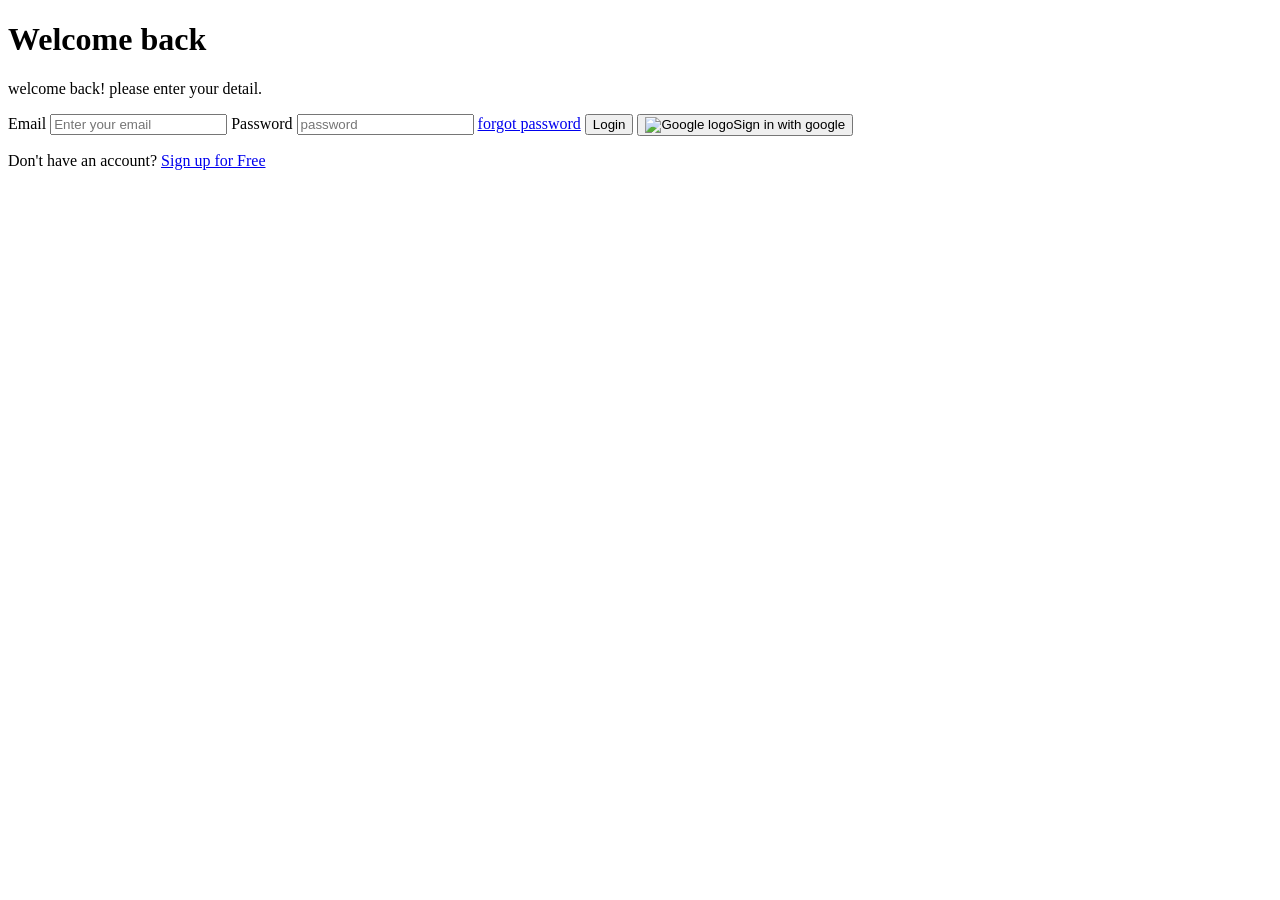
==== hi.html @ 2193a137 "first commit" ====
<!DOCTYPE html>
<html lang="en">
    <head>
        <meta charset="UTF-8">
        <meta name="viewport" content="width=device-width", initial-scale="1.0">
        <link rel="stylesheet" href="style.css">
    </head>
    <body>

        <div class="container">
            <h1>Welcome back</h1>
            <p>welcome back! please enter your detail.</p>
            <form>
                <lebel>Email</lebel>
                <input type="email" placeholder="Enter your email">

                <lebel>Password</lebel>
                <input type="password" placeholder="password">

                <a href="#" class="forgot">forgot password</a>

                <button type="submit" class="login-btn">Login</button>
                <button type="button" class="google-btn">
                    <img src="images/google.png" alt="Google logo">Sign in with google</button>
            </form>
            <p class="signup">
                Don't have an account?
            <a href="#">Sign up for Free</a>
            </p>
            </div>

            </body>
</html>
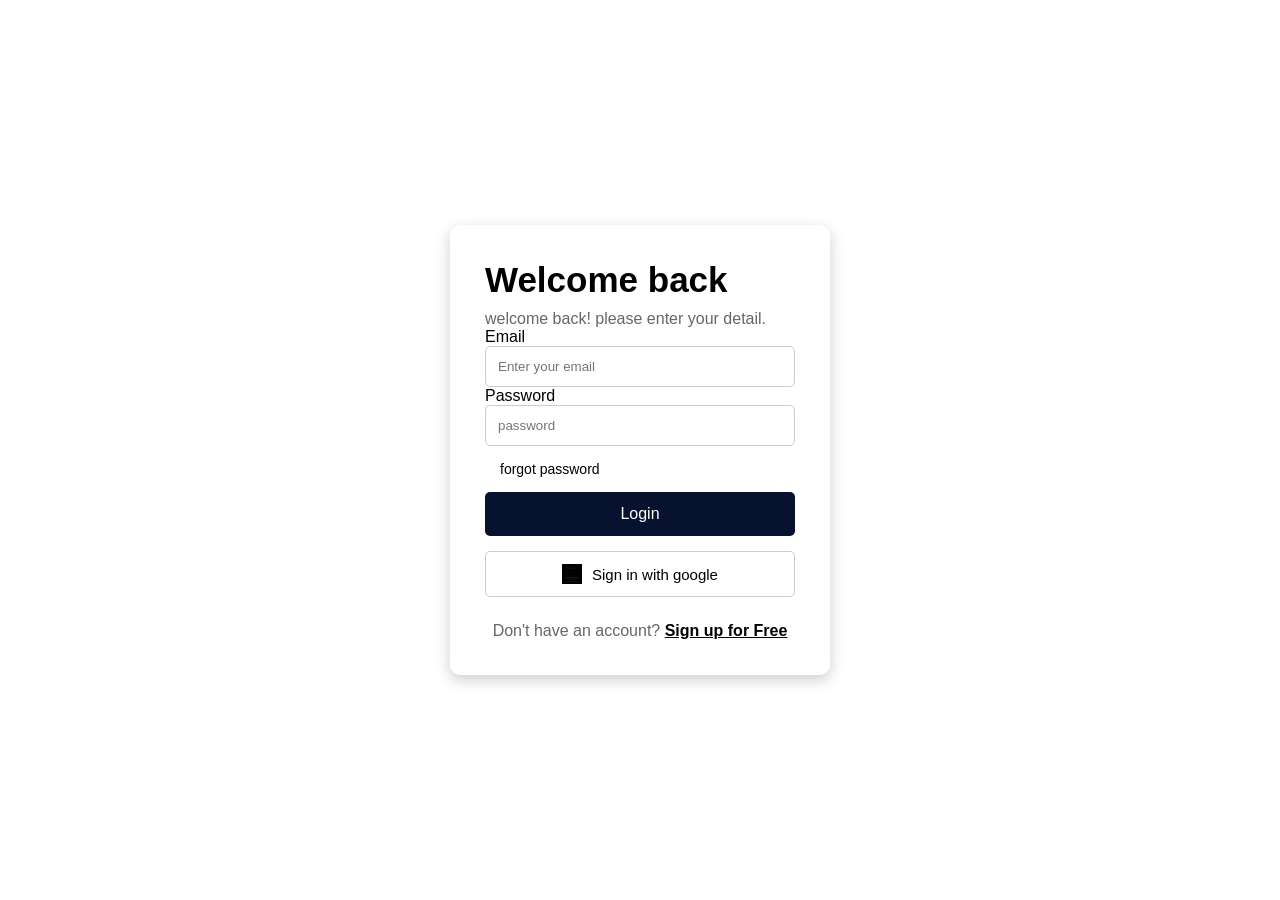
==== commit 33d331c3: "First commit" ====
--- a/hi.html
+++ b/hi.html
@@ -21,7 +21,9 @@
 
                 <button type="submit" class="login-btn">Login</button>
                 <button type="button" class="google-btn">
-                    <img src="images/google.png" alt="Google logo">Sign in with google</button>
+                    <img src="./images/google.png" alt="Google logo">
+                    <span>Sign in with google</span>
+                </button>
             </form>
             <p class="signup">
                 Don't have an account?
--- a/style.css
+++ b/style.css
@@ -0,0 +1,88 @@
+*{
+    margin:0;
+    padding:0;
+    box-sizing:border-box;
+    font-family:Arial, Helvetica, sans-serif;
+}
+
+body{
+    <background:#f2f2f2;
+    display:flex;
+    justify-content:center;
+    align-items:center;
+    height:100vh;
+}
+
+.container{
+    width:380px;
+    background:#fff;
+    padding:35px;
+    border-radius:10px;
+    box-shadow:0 5px 15px rgba(0,0,0,0.2);
+}
+h1{
+    margin-bottom:10px;
+    font-size:35px;
+}
+.container p{
+    color: #666;
+    margin-bottom: 25;
+}
+label{
+    display: block;
+    margin-top: 15px;
+    margin-bottom: 8px;
+    font-weight: bold;
+}
+input{
+    width: 100%;
+    padding: 12px;
+    border: 1px solid #ccc;
+    border-radius:5px;
+    font-size:bold;
+}
+.forgot{
+    display:block;
+    margin:15px;
+    text-decoration:none;
+    color:black;
+    font-wieght:bold;
+    font-size:14px;
+}
+.login-btn{
+    width:100%;
+    padding:13px;
+    border:none;
+    border-radius:5px;
+    background:#07132e;
+    color:white;
+    font-size:16px;
+    cursor:pointer;
+    margin-bottom:15px;
+}
+.google-btn{
+    width:100%;
+    padding:12px;
+    border:1px solid #ccc;
+    border-radius:5px;
+    background:white;
+    display:flex;
+    justify-content:center;
+    align-items:center;
+    gap:10px;
+    cursor:pointer;
+    font-size:15px;
+}
+.google-btn img{
+    width:20px;
+    height:20px;
+}
+.signup{
+    text-align:center;
+    margin-top:25px;
+}
+.signup a{
+    text-decoration:center;
+    font-weight:bold;
+    color:black;
+}
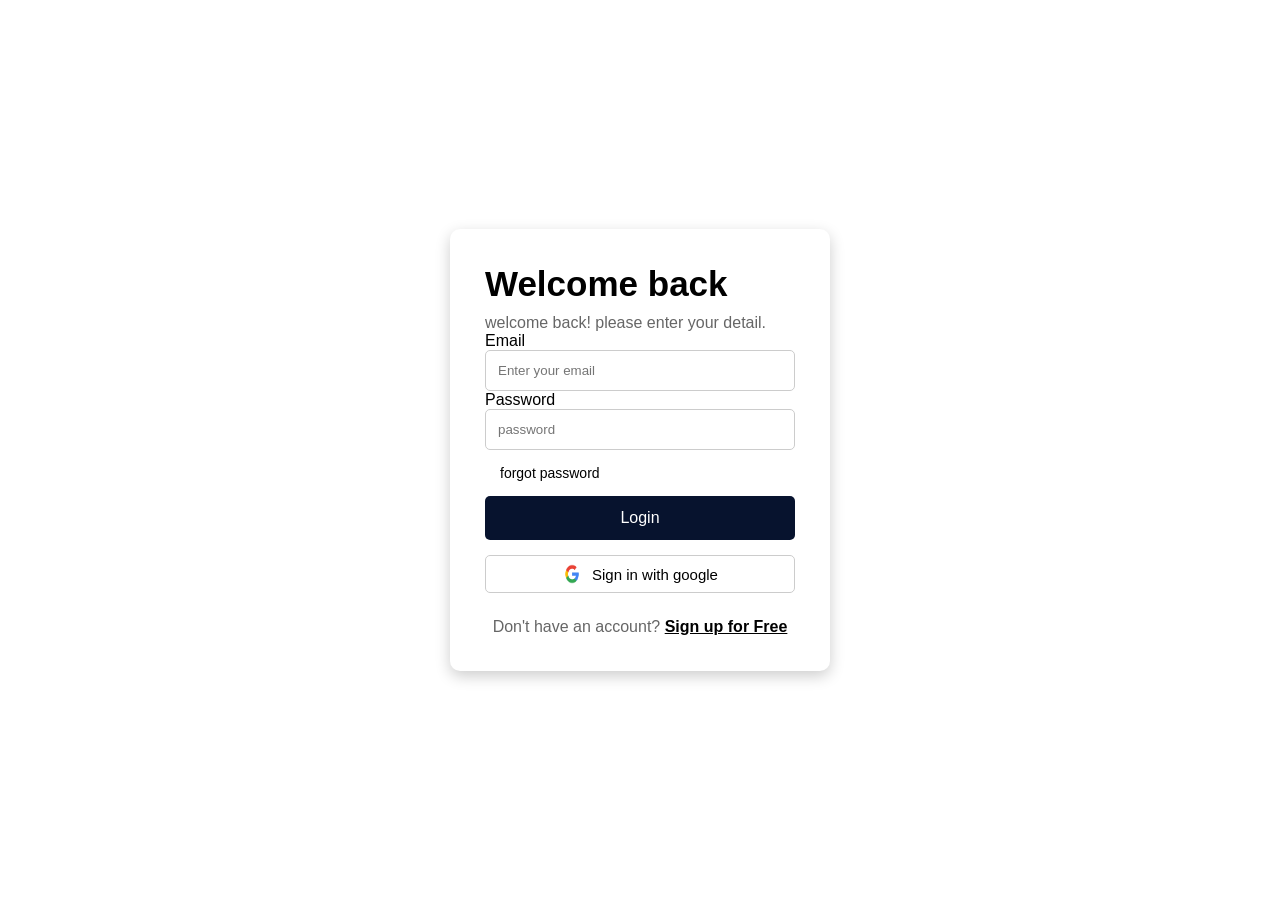
==== commit 843e8107: "corrected image" ====
--- a/hi.html
+++ b/hi.html
@@ -21,7 +21,7 @@
 
                 <button type="submit" class="login-btn">Login</button>
                 <button type="button" class="google-btn">
-                    <img src="./images/google.png" alt="Google logo">
+                    <img src="./images/1.png" alt="Google logo">
                     <span>Sign in with google</span>
                 </button>
             </form>
--- a/style.css
+++ b/style.css
@@ -62,7 +62,7 @@
 }
 .google-btn{
     width:100%;
-    padding:12px;
+    padding:8px;
     border:1px solid #ccc;
     border-radius:5px;
     background:white;
